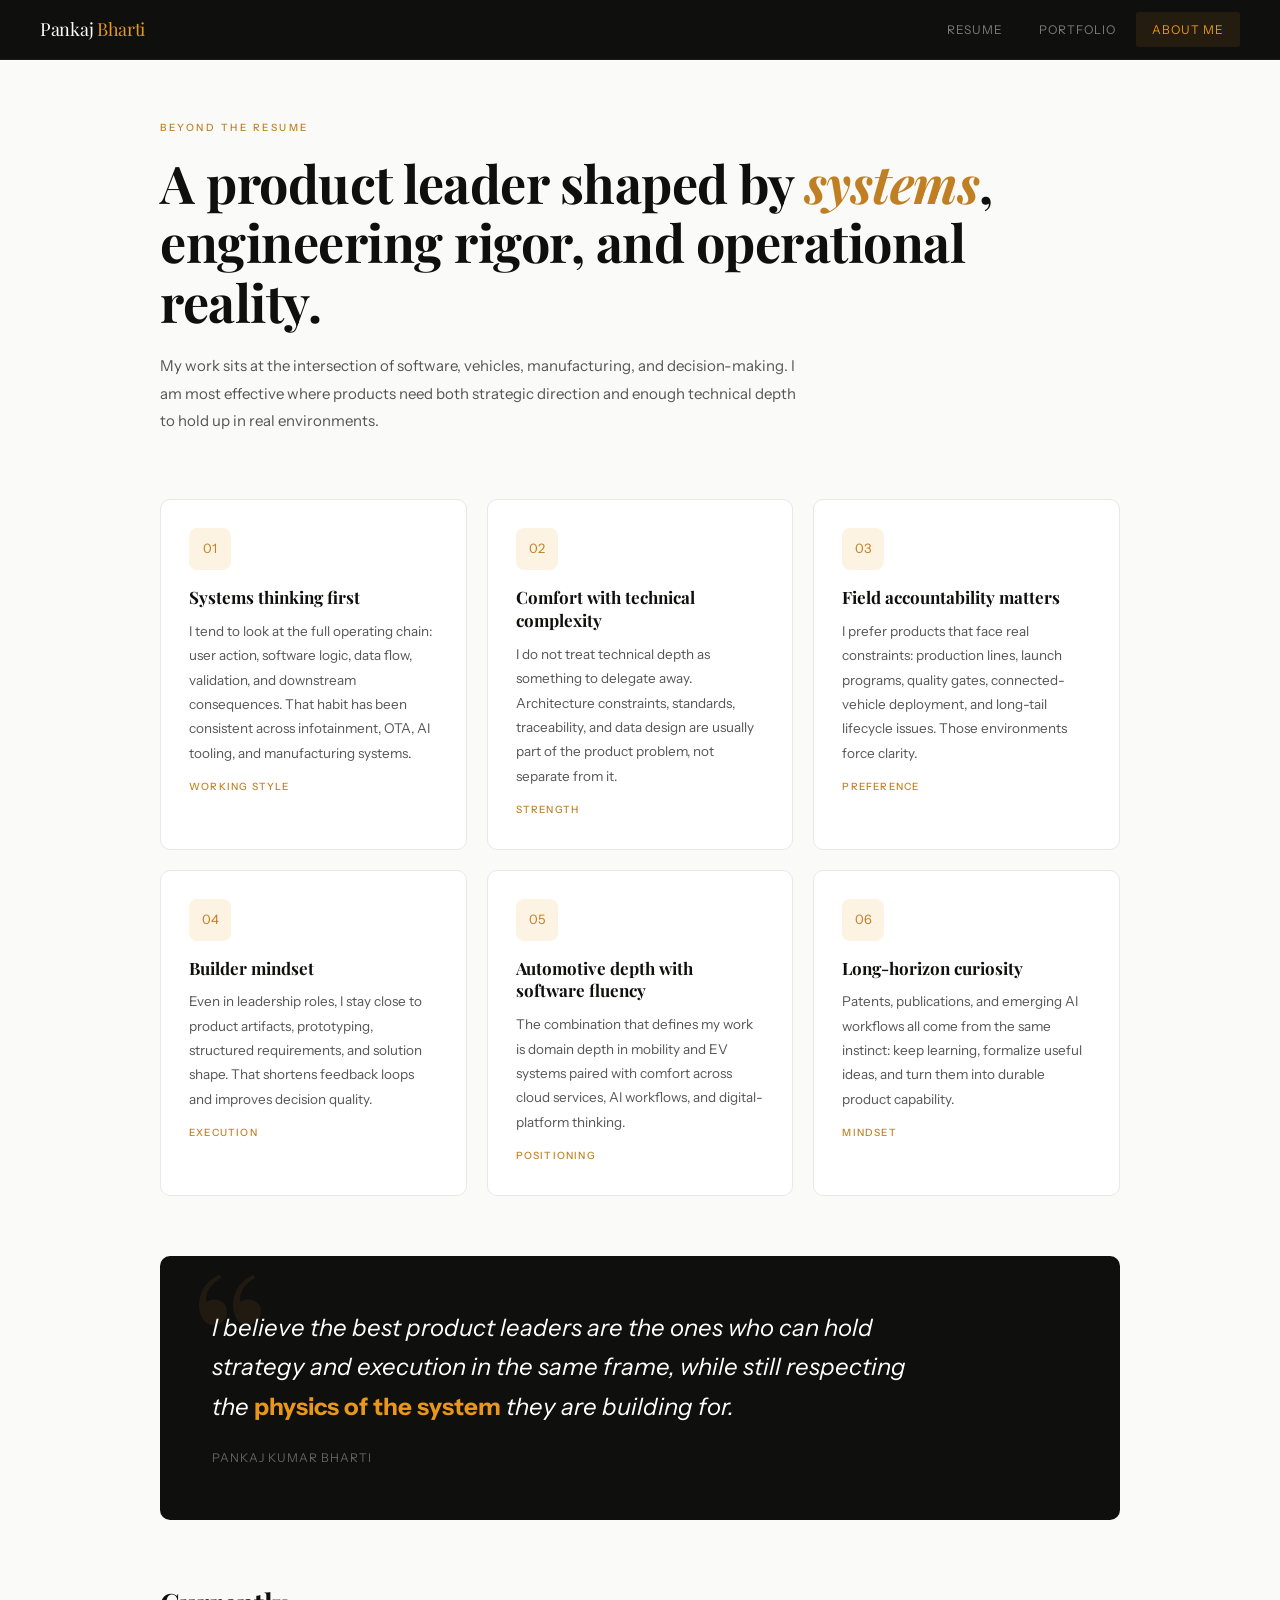
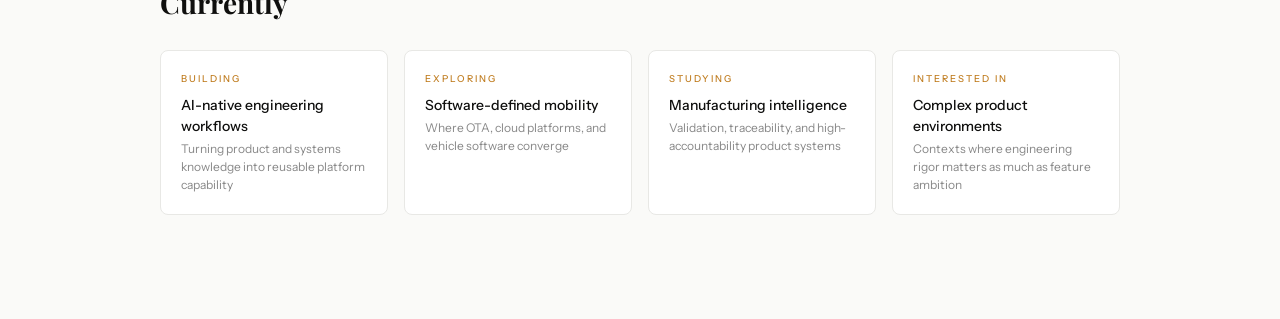
==== about.html @ fe44dd19 "Refactor portfolio site and add session workflow docs" ====
<!DOCTYPE html>
<html lang="en">
<head>
    <meta charset="UTF-8">
    <meta name="viewport" content="width=device-width, initial-scale=1.0">
    <meta name="description" content="About Pankaj Kumar Bharti, product leader working across AI-native engineering systems, connected mobility, EV platforms, and manufacturing intelligence.">
    <meta name="theme-color" content="#0f0f0e">
    <title>Pankaj Kumar Bharti | About Me</title>
    <link rel="preconnect" href="https://fonts.googleapis.com">
    <link rel="preconnect" href="https://fonts.gstatic.com" crossorigin>
    <link href="https://fonts.googleapis.com/css2?family=Playfair+Display:ital,wght@0,400;0,600;1,400&family=Instrument+Sans:wght@300;400;500;600&display=swap" rel="stylesheet">
    <link rel="stylesheet" href="assets/css/styles.css">
</head>
<body class="about-body">
    <nav class="site-nav">
        <a class="nav-logo" href="./index.html">Pankaj <span>Bharti</span></a>
        <div class="nav-links">
            <a class="nav-link" href="./index.html">Resume</a>
            <a class="nav-link" href="./portfolio.html">Portfolio</a>
            <a class="nav-link active" href="./about.html">About Me</a>
        </div>
    </nav>

    <main class="about-page">
        <section class="about-hero">
            <div class="about-eyebrow">Beyond the resume</div>
            <h1 class="about-headline">A product leader shaped by <em>systems</em>, engineering rigor, and operational reality.</h1>
            <p class="about-intro">
                My work sits at the intersection of software, vehicles, manufacturing, and decision-making. I am most effective where products need both strategic direction and enough technical depth to hold up in real environments.
            </p>
        </section>

        <section class="anecdotes">
            <article class="anecdote-card">
                <div class="card-plain">
                    <div class="card-plain-icon">01</div>
                    <h2 class="card-plain-title">Systems thinking first</h2>
                    <p class="card-plain-text">I tend to look at the full operating chain: user action, software logic, data flow, validation, and downstream consequences. That habit has been consistent across infotainment, OTA, AI tooling, and manufacturing systems.</p>
                    <div class="card-plain-tag">working style</div>
                </div>
            </article>

            <article class="anecdote-card">
                <div class="card-plain">
                    <div class="card-plain-icon">02</div>
                    <h2 class="card-plain-title">Comfort with technical complexity</h2>
                    <p class="card-plain-text">I do not treat technical depth as something to delegate away. Architecture constraints, standards, traceability, and data design are usually part of the product problem, not separate from it.</p>
                    <div class="card-plain-tag">strength</div>
                </div>
            </article>

            <article class="anecdote-card">
                <div class="card-plain">
                    <div class="card-plain-icon">03</div>
                    <h2 class="card-plain-title">Field accountability matters</h2>
                    <p class="card-plain-text">I prefer products that face real constraints: production lines, launch programs, quality gates, connected-vehicle deployment, and long-tail lifecycle issues. Those environments force clarity.</p>
                    <div class="card-plain-tag">preference</div>
                </div>
            </article>

            <article class="anecdote-card">
                <div class="card-plain">
                    <div class="card-plain-icon">04</div>
                    <h2 class="card-plain-title">Builder mindset</h2>
                    <p class="card-plain-text">Even in leadership roles, I stay close to product artifacts, prototyping, structured requirements, and solution shape. That shortens feedback loops and improves decision quality.</p>
                    <div class="card-plain-tag">execution</div>
                </div>
            </article>

            <article class="anecdote-card">
                <div class="card-plain">
                    <div class="card-plain-icon">05</div>
                    <h2 class="card-plain-title">Automotive depth with software fluency</h2>
                    <p class="card-plain-text">The combination that defines my work is domain depth in mobility and EV systems paired with comfort across cloud services, AI workflows, and digital-platform thinking.</p>
                    <div class="card-plain-tag">positioning</div>
                </div>
            </article>

            <article class="anecdote-card">
                <div class="card-plain">
                    <div class="card-plain-icon">06</div>
                    <h2 class="card-plain-title">Long-horizon curiosity</h2>
                    <p class="card-plain-text">Patents, publications, and emerging AI workflows all come from the same instinct: keep learning, formalize useful ideas, and turn them into durable product capability.</p>
                    <div class="card-plain-tag">mindset</div>
                </div>
            </article>
        </section>

        <section class="belief-section">
            <div class="belief-block">
                <p class="belief-text">I believe the best product leaders are the ones who can hold strategy and execution in the same frame, while still respecting the <strong>physics of the system</strong> they are building for.</p>
                <div class="belief-sig">Pankaj Kumar Bharti</div>
            </div>
        </section>

        <section class="currently-section">
            <h2 class="currently-title">Currently</h2>
            <div class="currently-grid">
                <div class="currently-item">
                    <div class="currently-label">Building</div>
                    <div class="currently-value">AI-native engineering workflows</div>
                    <div class="currently-sub">Turning product and systems knowledge into reusable platform capability</div>
                </div>
                <div class="currently-item">
                    <div class="currently-label">Exploring</div>
                    <div class="currently-value">Software-defined mobility</div>
                    <div class="currently-sub">Where OTA, cloud platforms, and vehicle software converge</div>
                </div>
                <div class="currently-item">
                    <div class="currently-label">Studying</div>
                    <div class="currently-value">Manufacturing intelligence</div>
                    <div class="currently-sub">Validation, traceability, and high-accountability product systems</div>
                </div>
                <div class="currently-item">
                    <div class="currently-label">Interested In</div>
                    <div class="currently-value">Complex product environments</div>
                    <div class="currently-sub">Contexts where engineering rigor matters as much as feature ambition</div>
                </div>
            </div>
        </section>
    </main>

    <script src="assets/js/site.js"></script>
</body>
</html>
---- assets/css/styles.css ----
:root {
    --amber: #c17f24;
    --amber-light: #fdf3e3;
    --amber-mid: #e8971a;
    --black: #0f0f0e;
    --gray-dark: #282828;
    --gray-mid: #555555;
    --gray-light: #888888;
    --gray-rule: #e8e8e5;
    --bg: #fafaf8;
    --sidebar-bg: #f5f4f1;
    --white: #ffffff;
    --nav-h: 60px;
}

*,
*::before,
*::after {
    box-sizing: border-box;
}

html {
    scroll-behavior: smooth;
}

body {
    margin: 0;
    font-family: "Instrument Sans", sans-serif;
    background: var(--bg);
    color: var(--black);
    font-size: 15px;
    line-height: 1.65;
    -webkit-font-smoothing: antialiased;
}

a {
    color: inherit;
}

.site-nav {
    position: sticky;
    top: 0;
    z-index: 200;
    height: var(--nav-h);
    background: var(--black);
    display: flex;
    align-items: center;
    justify-content: space-between;
    gap: 20px;
    padding: 0 40px;
    border-bottom: 1px solid rgba(255, 255, 255, 0.06);
}

.nav-logo {
    font-family: "Playfair Display", serif;
    font-size: 18px;
    color: var(--white);
    letter-spacing: -0.3px;
    text-decoration: none;
}

.nav-logo span {
    color: var(--amber-mid);
}

.nav-links {
    display: flex;
    gap: 4px;
    flex-wrap: wrap;
}

.nav-link {
    font-size: 12px;
    font-weight: 400;
    letter-spacing: 1px;
    text-transform: uppercase;
    color: rgba(255, 255, 255, 0.45);
    padding: 8px 16px;
    border-radius: 3px;
    text-decoration: none;
    transition: color 0.2s, background 0.2s;
}

.nav-link:hover,
.nav-link:focus-visible {
    color: var(--white);
    background: rgba(255, 255, 255, 0.06);
}

.nav-link.active {
    color: var(--amber-mid);
    background: rgba(193, 127, 36, 0.12);
}

.container {
    max-width: 1040px;
    margin: 0 auto;
    padding: 0 40px;
}

.hero {
    background: var(--black);
    color: var(--white);
    padding: 64px 0 52px;
    position: relative;
    overflow: hidden;
}

.hero::before {
    content: "";
    position: absolute;
    top: -100px;
    right: -100px;
    width: 480px;
    height: 480px;
    border-radius: 50%;
    background: var(--amber);
    opacity: 0.055;
}

.hero::after {
    content: "";
    position: absolute;
    bottom: -80px;
    left: 8%;
    width: 280px;
    height: 280px;
    border-radius: 50%;
    background: var(--amber-mid);
    opacity: 0.04;
}

.hero-inner {
    display: flex;
    align-items: center;
    gap: 36px;
    position: relative;
    z-index: 1;
}

.avatar {
    width: 88px;
    height: 88px;
    border-radius: 50%;
    overflow: hidden;
    flex-shrink: 0;
    border: 2.5px solid var(--amber);
}

.avatar img {
    width: 100%;
    height: 100%;
    object-fit: cover;
    object-position: center top;
}

.hero-name {
    margin: 0;
    font-family: "Playfair Display", serif;
    font-size: clamp(28px, 4.5vw, 48px);
    line-height: 1.1;
    letter-spacing: -0.5px;
}

.hero-role {
    margin: 8px 0 0;
    font-size: 11px;
    font-weight: 300;
    letter-spacing: 1.5px;
    text-transform: uppercase;
    color: var(--amber-mid);
    line-height: 1.7;
}

.hero-contacts {
    display: flex;
    flex-wrap: wrap;
    gap: 5px 18px;
    margin-top: 16px;
}

.hero-contacts a,
.hero-contacts span {
    font-size: 12.5px;
    color: rgba(255, 255, 255, 0.52);
    text-decoration: none;
    transition: color 0.2s;
}

.hero-contacts a:hover,
.hero-contacts a:focus-visible {
    color: var(--amber-mid);
}

.hero-stats,
.pf-stats {
    border: 1px solid rgba(255, 255, 255, 0.08);
    border-radius: 8px;
    overflow: hidden;
}

.hero-stats {
    display: grid;
    grid-template-columns: repeat(4, 1fr);
    margin-top: 32px;
    position: relative;
    z-index: 1;
}

.stat,
.pf-stat {
    padding: 18px 20px;
    text-align: center;
    border-right: 1px solid rgba(255, 255, 255, 0.08);
}

.stat:last-child,
.pf-stat:last-child {
    border-right: none;
}

.stat-num,
.pf-stat-num {
    font-family: "Playfair Display", serif;
    line-height: 1;
    color: var(--amber-mid);
}

.stat-num {
    font-size: 28px;
}

.stat-lbl,
.pf-stat-lbl {
    margin-top: 5px;
    font-size: 10px;
    font-weight: 300;
    text-transform: uppercase;
    letter-spacing: 0.5px;
    line-height: 1.4;
    color: rgba(255, 255, 255, 0.4);
}

.layout {
    display: grid;
    grid-template-columns: 272px 1fr;
    max-width: 1040px;
    margin: 0 auto;
    padding: 0 40px 48px;
}

.sidebar {
    padding: 36px 28px 36px 0;
    border-right: 1px solid var(--gray-rule);
}

.main-col {
    padding: 36px 0 36px 36px;
}

.sb-section {
    margin-bottom: 28px;
}

.sb-title,
.sec-title,
.about-eyebrow,
.pf-section-label,
.currently-label {
    font-weight: 500;
    text-transform: uppercase;
    letter-spacing: 2px;
}

.sb-title,
.sec-title {
    font-size: 9.5px;
    color: var(--gray-light);
    margin-bottom: 12px;
    padding-bottom: 7px;
    border-bottom: 1px solid var(--gray-rule);
}

.profile-text,
.job-desc,
.pf-prose,
.card-plain-text,
.about-intro {
    color: var(--gray-mid);
}

.profile-text {
    font-size: 13px;
    line-height: 1.75;
    margin: 0;
}

.skill-group {
    margin-bottom: 14px;
}

.skill-cat {
    font-size: 11px;
    font-weight: 500;
    color: var(--black);
    margin-bottom: 6px;
}

.pills {
    display: flex;
    flex-wrap: wrap;
    gap: 4px;
}

.pill,
.job-tag {
    border-radius: 3px;
    border: 1px solid var(--gray-rule);
}

.pill {
    font-size: 10.5px;
    padding: 3px 8px;
    background: var(--white);
    color: var(--gray-mid);
}

.pill.amber {
    background: var(--amber-light);
    border-color: #f0c878;
    color: #7a4f10;
}

.edu-name {
    font-size: 13px;
    font-weight: 500;
    color: var(--black);
}

.edu-sub {
    font-size: 11.5px;
    color: var(--gray-light);
    margin-top: 2px;
}

.vol-item + .vol-item,
.top-gap {
    margin-top: 10px;
}

.text-link {
    color: var(--amber);
    text-decoration: none;
}

.text-link:hover,
.text-link:focus-visible {
    color: var(--black);
}

.job {
    margin-bottom: 24px;
    padding-bottom: 24px;
    border-bottom: 1px solid var(--gray-rule);
}

.job:last-child {
    margin-bottom: 0;
    padding-bottom: 0;
    border-bottom: none;
}

.job-header {
    display: flex;
    justify-content: space-between;
    align-items: baseline;
    flex-wrap: wrap;
    gap: 4px;
    margin-bottom: 2px;
}

.job-company,
.about-headline,
.card-plain-title,
.currently-title,
.pf-title,
.pf-insight-text,
.pf-reflection-text,
.pf-ai-title {
    font-family: "Playfair Display", serif;
}

.job-company {
    font-size: 17px;
    color: var(--black);
}

.job-date {
    font-size: 11.5px;
    color: var(--gray-light);
    white-space: nowrap;
}

.job-title {
    font-size: 12.5px;
    color: var(--amber);
    font-weight: 500;
    margin-bottom: 3px;
}

.job-desc {
    font-size: 12px;
    font-style: italic;
    margin: 0 0 10px;
    line-height: 1.5;
}

.job-bullets,
.pf-list {
    list-style: none;
    padding: 0;
    margin: 0;
}

.job-bullets li,
.pf-list li {
    position: relative;
    padding-left: 16px;
}

.job-bullets li {
    font-size: 13px;
    line-height: 1.6;
    color: var(--gray-dark);
    margin-bottom: 5px;
}

.job-bullets li::before,
.pf-list li::before {
    content: "·";
    position: absolute;
    left: 0;
    color: var(--amber);
    font-size: 20px;
    line-height: 1.2;
}

.imp {
    color: var(--amber);
    font-weight: 500;
}

.job-tags {
    display: flex;
    flex-wrap: wrap;
    gap: 4px;
    margin-top: 10px;
}

.job-tag {
    font-size: 10.5px;
    padding: 2px 7px;
    background: var(--sidebar-bg);
    color: var(--gray-mid);
}

.print-btn {
    position: fixed;
    right: 28px;
    bottom: 28px;
    z-index: 100;
    background: var(--amber);
    color: var(--white);
    border: none;
    border-radius: 4px;
    padding: 10px 18px;
    font: inherit;
    font-size: 12px;
    font-weight: 500;
    cursor: pointer;
    box-shadow: 0 4px 12px rgba(193, 127, 36, 0.3);
    transition: background 0.2s, transform 0.15s;
}

.print-btn:hover,
.print-btn:focus-visible {
    background: #a36a18;
    transform: translateY(-2px);
}

.about-page {
    max-width: 1040px;
    margin: 0 auto;
    padding: 60px 40px 80px;
}

.about-hero {
    margin-bottom: 64px;
}

.about-eyebrow {
    font-size: 10px;
    color: var(--amber);
    letter-spacing: 2.5px;
    margin-bottom: 16px;
}

.about-headline {
    margin: 0;
    font-size: clamp(32px, 5vw, 52px);
    line-height: 1.15;
    letter-spacing: -0.5px;
}

.about-headline em {
    font-style: italic;
    color: var(--amber);
}

.about-intro {
    max-width: 640px;
    margin: 20px 0 0;
    font-size: 15px;
    line-height: 1.85;
}

.anecdotes {
    display: grid;
    grid-template-columns: repeat(3, 1fr);
    gap: 20px;
    margin-bottom: 60px;
}

.anecdote-card,
.pf-decision,
.pf-cap,
.currently-item,
.pf-tradeoff {
    background: var(--white);
    border: 1px solid var(--gray-rule);
}

.anecdote-card {
    border-radius: 10px;
    overflow: hidden;
    transition: transform 0.25s, box-shadow 0.25s;
}

.anecdote-card:hover {
    transform: translateY(-4px);
    box-shadow: 0 14px 36px rgba(0, 0, 0, 0.08);
}

.card-plain {
    padding: 28px;
}

.card-plain-icon {
    width: 42px;
    height: 42px;
    border-radius: 8px;
    background: var(--amber-light);
    display: flex;
    align-items: center;
    justify-content: center;
    font-size: 13px;
    color: var(--amber);
    margin-bottom: 16px;
}

.card-plain-title {
    margin: 0 0 10px;
    font-size: 17px;
    line-height: 1.35;
    color: var(--black);
}

.card-plain-text {
    margin: 0;
    font-size: 13.5px;
    line-height: 1.8;
}

.card-plain-tag {
    display: inline-block;
    margin-top: 14px;
    font-size: 10px;
    font-weight: 500;
    letter-spacing: 1.2px;
    text-transform: uppercase;
    color: var(--amber);
}

.belief-section {
    margin-bottom: 60px;
}

.belief-block,
.pf-insight,
.pf-reflection {
    background: var(--black);
    border-radius: 10px;
    position: relative;
    overflow: hidden;
}

.belief-block {
    padding: 52px;
}

.belief-block::before,
.pf-insight::before,
.pf-reflection::before {
    position: absolute;
    line-height: 1;
    pointer-events: none;
    color: rgba(193, 127, 36, 0.1);
}

.belief-block::before {
    content: "\201C";
    top: -20px;
    left: 28px;
    font-family: "Playfair Display", serif;
    font-size: 200px;
}

.belief-text,
.pf-insight-text,
.pf-reflection-text {
    position: relative;
    z-index: 1;
    color: var(--white);
    font-style: italic;
}

.belief-text {
    margin: 0;
    max-width: 700px;
    font-size: clamp(17px, 2.2vw, 24px);
    line-height: 1.65;
}

.belief-text strong,
.pf-insight-text strong,
.pf-reflection-text strong {
    color: var(--amber-mid);
    font-style: normal;
}

.belief-sig {
    margin-top: 22px;
    font-size: 12px;
    letter-spacing: 1px;
    text-transform: uppercase;
    color: rgba(255, 255, 255, 0.35);
}

.currently-section {
    margin-bottom: 24px;
}

.currently-title {
    margin: 0 0 24px;
    font-size: 28px;
}

.currently-grid {
    display: grid;
    grid-template-columns: repeat(auto-fit, minmax(220px, 1fr));
    gap: 16px;
}

.currently-item {
    border-radius: 8px;
    padding: 20px;
    transition: border-color 0.2s;
}

.currently-item:hover {
    border-color: var(--amber);
}

.currently-label {
    font-size: 9.5px;
    color: var(--amber);
    margin-bottom: 8px;
}

.currently-value {
    font-size: 14px;
    font-weight: 500;
    color: var(--black);
    line-height: 1.5;
}

.currently-sub {
    margin-top: 3px;
    font-size: 12px;
    color: var(--gray-light);
    line-height: 1.5;
}

.pf-hero {
    background: var(--black);
    color: var(--white);
    padding: 56px 0 48px;
    position: relative;
    overflow: hidden;
}

.pf-hero::before {
    content: "";
    position: absolute;
    top: -120px;
    right: -120px;
    width: 480px;
    height: 480px;
    border-radius: 50%;
    background: var(--amber);
    opacity: 0.045;
}

.pf-hero::after {
    content: "";
    position: absolute;
    bottom: -60px;
    left: 5%;
    width: 220px;
    height: 220px;
    border-radius: 50%;
    background: var(--amber-mid);
    opacity: 0.03;
}

.pf-hero-inner,
.pf-body,
.pf-progress {
    max-width: 900px;
    margin: 0 auto;
}

.pf-hero-inner,
.pf-body {
    padding: 0 40px;
    position: relative;
    z-index: 1;
}

.pf-eyebrow {
    display: flex;
    align-items: center;
    gap: 10px;
    margin-bottom: 16px;
    font-size: 10px;
    font-weight: 500;
    letter-spacing: 2.5px;
    text-transform: uppercase;
    color: var(--amber-mid);
}

.pf-eyebrow::after,
.pf-section-label::after {
    content: "";
    flex: 1;
    height: 1px;
}

.pf-eyebrow::after {
    max-width: 80px;
    background: rgba(255, 255, 255, 0.08);
}

.pf-title {
    margin: 0 0 14px;
    font-size: clamp(26px, 5vw, 44px);
    line-height: 1.12;
    letter-spacing: -0.5px;
}

.pf-subtitle {
    max-width: 620px;
    margin: 0;
    font-size: 15px;
    line-height: 1.65;
    color: rgba(255, 255, 255, 0.55);
    font-style: italic;
}

.pf-stats {
    display: grid;
    grid-template-columns: repeat(3, 1fr);
    gap: 0;
    max-width: 560px;
    margin-top: 36px;
}

.pf-stat-num {
    font-size: 24px;
}

.pf-progress {
    position: sticky;
    top: var(--nav-h);
    z-index: 20;
    background: rgba(250, 250, 248, 0.95);
    backdrop-filter: blur(8px);
    border-bottom: 1px solid var(--gray-rule);
    display: flex;
    gap: 8px;
    padding: 0 40px;
    overflow-x: auto;
    scrollbar-width: none;
}

.pf-progress::-webkit-scrollbar {
    display: none;
}

.pf-prog-item {
    font-size: 10.5px;
    font-weight: 500;
    letter-spacing: 0.8px;
    text-transform: uppercase;
    color: var(--gray-light);
    padding: 13px 16px 11px;
    white-space: nowrap;
    border-bottom: 2px solid transparent;
    text-decoration: none;
    transition: color 0.2s, border-color 0.2s;
}

.pf-prog-item:hover,
.pf-prog-item:focus-visible {
    color: var(--amber);
}

.pf-prog-item.active {
    color: var(--amber);
    border-bottom-color: var(--amber);
}

.pf-body {
    padding-bottom: 80px;
}

.pf-section {
    padding-top: 52px;
    scroll-margin-top: calc(var(--nav-h) + 44px);
}

.pf-section-label {
    display: flex;
    align-items: center;
    gap: 10px;
    margin-bottom: 20px;
    font-size: 9.5px;
    color: var(--amber);
    letter-spacing: 2.2px;
}

.pf-section-label::after {
    background: var(--gray-rule);
}

.pf-prose {
    margin: 0;
    font-size: 14.5px;
    line-height: 1.85;
}

.pf-insight {
    margin: 24px 0;
    padding: 28px 32px;
}

.pf-insight::before {
    content: "\201C";
    top: -16px;
    left: 20px;
    font-family: "Playfair Display", serif;
    font-size: 120px;
}

.pf-insight-text {
    margin: 0;
    font-size: 16px;
    line-height: 1.7;
    max-width: 640px;
}

.pf-role-block {
    background: var(--sidebar-bg);
    border: 1px solid var(--gray-rule);
    border-radius: 10px;
    padding: 24px 28px;
    margin-top: 8px;
}

.pf-prose-role {
    margin: 0;
    font-size: 14.5px;
    line-height: 1.85;
    color: var(--gray-dark);
}

.pf-decisions,
.pf-tradeoffs {
    display: flex;
    flex-direction: column;
    gap: 12px;
    margin-top: 8px;
}

.pf-decision,
.pf-cap,
.pf-tradeoff {
    border-radius: 10px;
}

.pf-decision {
    padding: 20px 24px;
    display: grid;
    grid-template-columns: auto 1fr;
    gap: 0 16px;
    align-items: start;
    transition: border-color 0.2s, box-shadow 0.2s;
}

.pf-decision:hover,
.pf-cap:hover {
    border-color: var(--amber);
    box-shadow: 0 4px 16px rgba(193, 127, 36, 0.08);
}

.pf-decision-badge {
    width: 32px;
    height: 32px;
    border-radius: 50%;
    background: var(--amber-light);
    border: 1px solid #f0c878;
    display: flex;
    align-items: center;
    justify-content: center;
    color: var(--amber);
    font-family: "Playfair Display", serif;
    font-size: 13px;
    margin-top: 2px;
}

.pf-decision-title {
    font-size: 14px;
    font-weight: 500;
    color: var(--black);
    margin-bottom: 5px;
    line-height: 1.4;
}

.pf-decision-text {
    font-size: 13px;
    line-height: 1.65;
    color: var(--gray-mid);
}

.pf-callout {
    background: var(--amber-light);
    border-left: 3px solid var(--amber);
    border-radius: 0 8px 8px 0;
    padding: 18px 22px;
    margin: 20px 0;
}

.pf-callout-text {
    font-size: 14px;
    line-height: 1.75;
    color: #7a4f10;
    font-style: italic;
}

.pf-caps {
    display: grid;
    grid-template-columns: repeat(2, 1fr);
    gap: 8px;
    margin-top: 8px;
}

.pf-cap {
    display: flex;
    align-items: flex-start;
    gap: 10px;
    padding: 13px 16px;
    font-size: 13px;
    color: var(--gray-dark);
    line-height: 1.45;
    transition: border-color 0.2s, box-shadow 0.2s;
}

.pf-cap-dot {
    width: 6px;
    height: 6px;
    border-radius: 50%;
    background: var(--amber);
    flex-shrink: 0;
    margin-top: 6px;
}

.pf-ai-flow {
    display: grid;
    grid-template-columns: repeat(3, 1fr);
    overflow: hidden;
    border: 1px solid var(--gray-rule);
    border-radius: 10px;
    margin-top: 8px;
}

.pf-ai-step {
    padding: 24px 20px;
}

.pf-ai-step:not(:last-child) {
    border-right: 1px solid var(--gray-rule);
}

.pf-ai-step:nth-child(2) {
    background: var(--sidebar-bg);
}

.pf-ai-label {
    display: flex;
    align-items: center;
    gap: 6px;
    margin-bottom: 10px;
    font-size: 9px;
    font-weight: 500;
    letter-spacing: 2px;
    text-transform: uppercase;
    color: var(--amber);
}

.pf-ai-label-icon {
    width: 18px;
    height: 18px;
    border-radius: 50%;
    background: var(--amber-light);
    border: 1px solid #f0c878;
    display: flex;
    align-items: center;
    justify-content: center;
    font-size: 9px;
}

.pf-ai-title {
    margin-bottom: 6px;
    font-size: 13px;
    line-height: 1.4;
    color: var(--black);
}

.pf-ai-text {
    font-size: 12.5px;
    line-height: 1.65;
    color: var(--gray-mid);
}

.pf-tradeoff {
    overflow: hidden;
}

.pf-tradeoff-header {
    width: 100%;
    display: flex;
    align-items: center;
    justify-content: space-between;
    gap: 12px;
    padding: 16px 20px;
    background: var(--white);
    border: none;
    text-align: left;
    cursor: pointer;
    font: inherit;
}

.pf-tradeoff-header:hover,
.pf-tradeoff-header:focus-visible {
    background: var(--sidebar-bg);
}

.pf-tradeoff-vs {
    display: flex;
    flex-wrap: wrap;
    align-items: center;
    gap: 8px;
    flex: 1;
}

.pf-tradeoff-side {
    font-size: 13px;
    font-weight: 500;
    color: var(--black);
}

.pf-tradeoff-divider {
    font-size: 10px;
    color: var(--gray-light);
    font-weight: 400;
    letter-spacing: 1px;
    text-transform: uppercase;
    padding: 3px 7px;
    background: var(--sidebar-bg);
    border-radius: 3px;
}

.pf-tradeoff-chevron {
    color: var(--gray-light);
    transition: transform 0.2s;
    flex-shrink: 0;
}

.pf-tradeoff-body {
    display: none;
    padding: 14px 20px 16px;
    border-top: 1px solid var(--gray-rule);
    font-size: 13px;
    line-height: 1.65;
    color: var(--gray-mid);
}

.pf-tradeoff.open .pf-tradeoff-body {
    display: block;
}

.pf-tradeoff.open .pf-tradeoff-chevron {
    transform: rotate(180deg);
}

.pf-reflection {
    margin-top: 8px;
    padding: 36px;
}

.pf-reflection::before {
    content: "\"";
    top: -10px;
    left: 24px;
    font-family: "Playfair Display", serif;
    font-size: 140px;
}

.pf-reflection-text {
    margin: 0;
    max-width: 600px;
    font-size: clamp(15px, 2vw, 18px);
    line-height: 1.7;
}

.pf-reflection-note {
    position: relative;
    z-index: 1;
    margin: 16px 0 0;
    font-size: 12px;
    color: rgba(255, 255, 255, 0.35);
    line-height: 1.55;
}

.pf-list li {
    margin-bottom: 6px;
    font-size: 14px;
    line-height: 1.75;
    color: var(--gray-mid);
}

@media (max-width: 900px) {
    .anecdotes {
        grid-template-columns: repeat(2, 1fr);
    }
}

@media (max-width: 760px) {
    .site-nav,
    .hero-inner,
    .layout,
    .pf-ai-flow,
    .hero-stats {
        grid-template-columns: 1fr;
    }

    .site-nav {
        height: auto;
        padding: 14px 20px;
        align-items: flex-start;
    }

    .nav-links {
        width: 100%;
    }

    .hero,
    .pf-hero {
        padding: 40px 0 36px;
    }

    .container,
    .pf-hero-inner,
    .pf-body,
    .about-page {
        padding-left: 20px;
        padding-right: 20px;
    }

    .hero-inner {
        flex-direction: column;
        align-items: flex-start;
        gap: 16px;
    }

    .hero-stats {
        grid-template-columns: repeat(2, 1fr);
    }

    .layout {
        display: block;
        padding: 0 20px 40px;
    }

    .sidebar {
        padding: 28px 0;
        border-right: none;
        border-bottom: 1px solid var(--gray-rule);
    }

    .main-col {
        padding: 28px 0 0;
    }

    .about-page {
        padding-top: 40px;
        padding-bottom: 60px;
    }

    .anecdotes,
    .pf-caps,
    .pf-ai-flow {
        grid-template-columns: 1fr;
    }

    .belief-block,
    .pf-insight,
    .pf-reflection {
        padding: 28px 22px;
    }

    .pf-progress {
        top: 0;
        padding: 0 20px;
    }

    .pf-ai-step:not(:last-child) {
        border-right: none;
        border-bottom: 1px solid var(--gray-rule);
    }

    .pf-decision {
        grid-template-columns: 1fr;
        gap: 8px;
    }

    .pf-decision-badge {
        display: none;
    }

    .print-btn {
        right: 16px;
        bottom: 16px;
    }
}

@media (max-width: 540px) {
    .anecdotes,
    .hero-stats {
        grid-template-columns: 1fr;
    }

    .nav-link {
        padding: 7px 10px;
        font-size: 11px;
    }

    .hero-name {
        font-size: clamp(2.2rem, 14vw, 3.2rem);
    }
}

@media print {
    .site-nav,
    .print-btn {
        display: none !important;
    }

    body {
        background: white;
    }

    .hero {
        padding-top: 24px;
    }
}
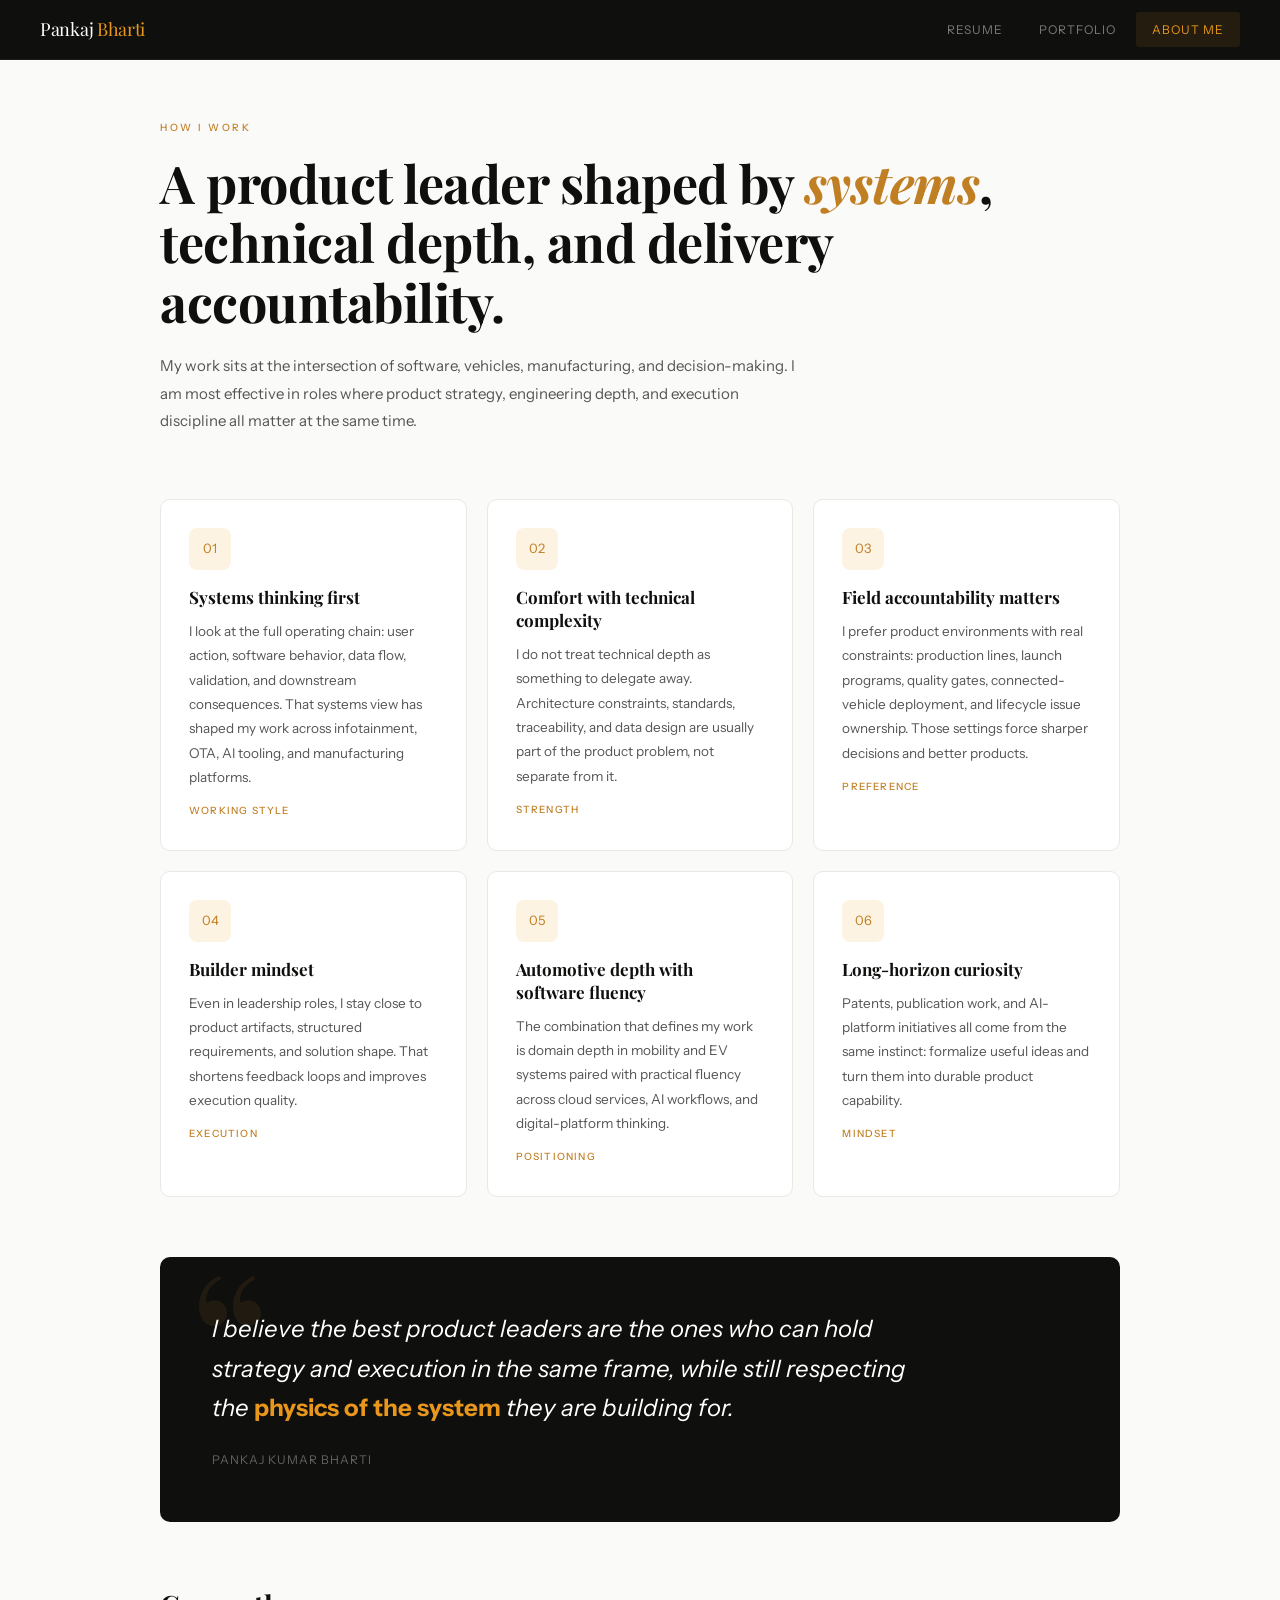
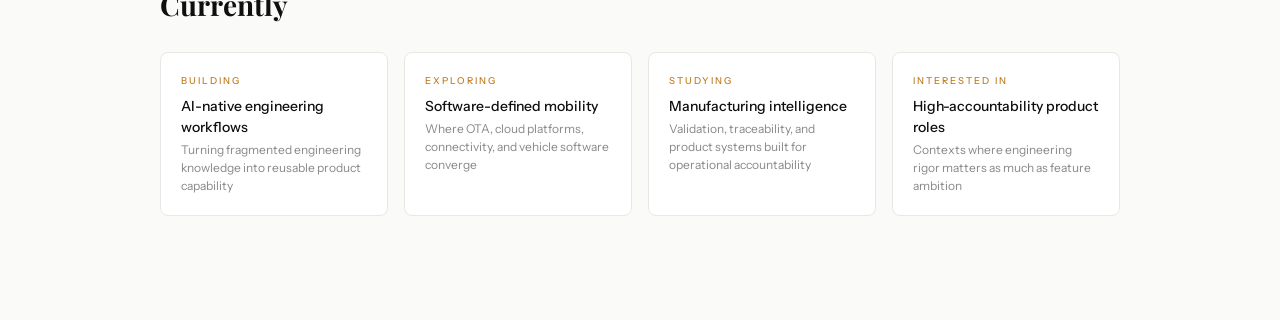
==== commit 30b4ee14: "Optimize site copy for ATS and recruiters" ====
--- a/about.html
+++ b/about.html
@@ -23,10 +23,10 @@
 
     <main class="about-page">
         <section class="about-hero">
-            <div class="about-eyebrow">Beyond the resume</div>
-            <h1 class="about-headline">A product leader shaped by <em>systems</em>, engineering rigor, and operational reality.</h1>
+            <div class="about-eyebrow">How I work</div>
+            <h1 class="about-headline">A product leader shaped by <em>systems</em>, technical depth, and delivery accountability.</h1>
             <p class="about-intro">
-                My work sits at the intersection of software, vehicles, manufacturing, and decision-making. I am most effective where products need both strategic direction and enough technical depth to hold up in real environments.
+                My work sits at the intersection of software, vehicles, manufacturing, and decision-making. I am most effective in roles where product strategy, engineering depth, and execution discipline all matter at the same time.
             </p>
         </section>
 
@@ -35,7 +35,7 @@
                 <div class="card-plain">
                     <div class="card-plain-icon">01</div>
                     <h2 class="card-plain-title">Systems thinking first</h2>
-                    <p class="card-plain-text">I tend to look at the full operating chain: user action, software logic, data flow, validation, and downstream consequences. That habit has been consistent across infotainment, OTA, AI tooling, and manufacturing systems.</p>
+                    <p class="card-plain-text">I look at the full operating chain: user action, software behavior, data flow, validation, and downstream consequences. That systems view has shaped my work across infotainment, OTA, AI tooling, and manufacturing platforms.</p>
                     <div class="card-plain-tag">working style</div>
                 </div>
             </article>
@@ -53,7 +53,7 @@
                 <div class="card-plain">
                     <div class="card-plain-icon">03</div>
                     <h2 class="card-plain-title">Field accountability matters</h2>
-                    <p class="card-plain-text">I prefer products that face real constraints: production lines, launch programs, quality gates, connected-vehicle deployment, and long-tail lifecycle issues. Those environments force clarity.</p>
+                    <p class="card-plain-text">I prefer product environments with real constraints: production lines, launch programs, quality gates, connected-vehicle deployment, and lifecycle issue ownership. Those settings force sharper decisions and better products.</p>
                     <div class="card-plain-tag">preference</div>
                 </div>
             </article>
@@ -62,7 +62,7 @@
                 <div class="card-plain">
                     <div class="card-plain-icon">04</div>
                     <h2 class="card-plain-title">Builder mindset</h2>
-                    <p class="card-plain-text">Even in leadership roles, I stay close to product artifacts, prototyping, structured requirements, and solution shape. That shortens feedback loops and improves decision quality.</p>
+                    <p class="card-plain-text">Even in leadership roles, I stay close to product artifacts, structured requirements, and solution shape. That shortens feedback loops and improves execution quality.</p>
                     <div class="card-plain-tag">execution</div>
                 </div>
             </article>
@@ -71,7 +71,7 @@
                 <div class="card-plain">
                     <div class="card-plain-icon">05</div>
                     <h2 class="card-plain-title">Automotive depth with software fluency</h2>
-                    <p class="card-plain-text">The combination that defines my work is domain depth in mobility and EV systems paired with comfort across cloud services, AI workflows, and digital-platform thinking.</p>
+                    <p class="card-plain-text">The combination that defines my work is domain depth in mobility and EV systems paired with practical fluency across cloud services, AI workflows, and digital-platform thinking.</p>
                     <div class="card-plain-tag">positioning</div>
                 </div>
             </article>
@@ -80,7 +80,7 @@
                 <div class="card-plain">
                     <div class="card-plain-icon">06</div>
                     <h2 class="card-plain-title">Long-horizon curiosity</h2>
-                    <p class="card-plain-text">Patents, publications, and emerging AI workflows all come from the same instinct: keep learning, formalize useful ideas, and turn them into durable product capability.</p>
+                    <p class="card-plain-text">Patents, publication work, and AI-platform initiatives all come from the same instinct: formalize useful ideas and turn them into durable product capability.</p>
                     <div class="card-plain-tag">mindset</div>
                 </div>
             </article>
@@ -99,21 +99,21 @@
                 <div class="currently-item">
                     <div class="currently-label">Building</div>
                     <div class="currently-value">AI-native engineering workflows</div>
-                    <div class="currently-sub">Turning product and systems knowledge into reusable platform capability</div>
+                    <div class="currently-sub">Turning fragmented engineering knowledge into reusable product capability</div>
                 </div>
                 <div class="currently-item">
                     <div class="currently-label">Exploring</div>
                     <div class="currently-value">Software-defined mobility</div>
-                    <div class="currently-sub">Where OTA, cloud platforms, and vehicle software converge</div>
+                    <div class="currently-sub">Where OTA, cloud platforms, connectivity, and vehicle software converge</div>
                 </div>
                 <div class="currently-item">
                     <div class="currently-label">Studying</div>
                     <div class="currently-value">Manufacturing intelligence</div>
-                    <div class="currently-sub">Validation, traceability, and high-accountability product systems</div>
+                    <div class="currently-sub">Validation, traceability, and product systems built for operational accountability</div>
                 </div>
                 <div class="currently-item">
                     <div class="currently-label">Interested In</div>
-                    <div class="currently-value">Complex product environments</div>
+                    <div class="currently-value">High-accountability product roles</div>
                     <div class="currently-sub">Contexts where engineering rigor matters as much as feature ambition</div>
                 </div>
             </div>
--- a/assets/css/styles.css
+++ b/assets/css/styles.css
@@ -869,6 +869,15 @@
     line-height: 1.85;
 }
 
+.pf-section-subtitle {
+    margin: 28px 0 14px;
+    font-size: 11px;
+    font-weight: 500;
+    letter-spacing: 1.6px;
+    text-transform: uppercase;
+    color: var(--gray-light);
+}
+
 .pf-insight {
     margin: 24px 0;
     padding: 28px 32px;
@@ -975,6 +984,105 @@
     line-height: 1.75;
     color: #7a4f10;
     font-style: italic;
+}
+
+.pf-patent-featured,
+.pf-patent-grid {
+    display: grid;
+    gap: 12px;
+}
+
+.pf-patent-featured {
+    grid-template-columns: repeat(2, 1fr);
+    margin-top: 8px;
+}
+
+.pf-patent-grid {
+    grid-template-columns: repeat(2, 1fr);
+}
+
+.pf-patent-card {
+    background: var(--white);
+    border: 1px solid var(--gray-rule);
+    border-radius: 10px;
+    padding: 20px 22px;
+    transition: border-color 0.2s, box-shadow 0.2s;
+}
+
+.pf-patent-card:hover {
+    border-color: var(--amber);
+    box-shadow: 0 4px 16px rgba(193, 127, 36, 0.08);
+}
+
+.pf-patent-card.featured {
+    background: linear-gradient(180deg, #fffdfa 0%, #fff8ef 100%);
+}
+
+.pf-patent-head {
+    display: flex;
+    align-items: flex-start;
+    justify-content: space-between;
+    gap: 12px;
+}
+
+.pf-patent-code {
+    margin-bottom: 6px;
+    font-size: 10px;
+    font-weight: 500;
+    letter-spacing: 1.5px;
+    text-transform: uppercase;
+    color: var(--amber);
+}
+
+.pf-patent-title {
+    margin: 0;
+    font-family: "Playfair Display", serif;
+    font-size: 18px;
+    line-height: 1.35;
+    color: var(--black);
+}
+
+.pf-patent-badge {
+    flex-shrink: 0;
+    display: inline-flex;
+    align-items: center;
+    justify-content: center;
+    min-height: 28px;
+    padding: 0 10px;
+    border-radius: 999px;
+    background: var(--amber-light);
+    border: 1px solid #f0c878;
+    color: #7a4f10;
+    font-size: 10px;
+    font-weight: 500;
+    letter-spacing: 1px;
+    text-transform: uppercase;
+}
+
+.pf-patent-meta {
+    display: flex;
+    flex-wrap: wrap;
+    gap: 6px;
+    margin-top: 12px;
+}
+
+.pf-patent-meta span {
+    display: inline-flex;
+    align-items: center;
+    min-height: 24px;
+    padding: 0 8px;
+    border-radius: 4px;
+    background: var(--sidebar-bg);
+    border: 1px solid var(--gray-rule);
+    color: var(--gray-mid);
+    font-size: 10.5px;
+}
+
+.pf-patent-text {
+    margin: 14px 0 0;
+    font-size: 13px;
+    line-height: 1.75;
+    color: var(--gray-mid);
 }
 
 .pf-caps {
@@ -1239,7 +1347,9 @@
 
     .anecdotes,
     .pf-caps,
-    .pf-ai-flow {
+    .pf-ai-flow,
+    .pf-patent-featured,
+    .pf-patent-grid {
         grid-template-columns: 1fr;
     }
 
